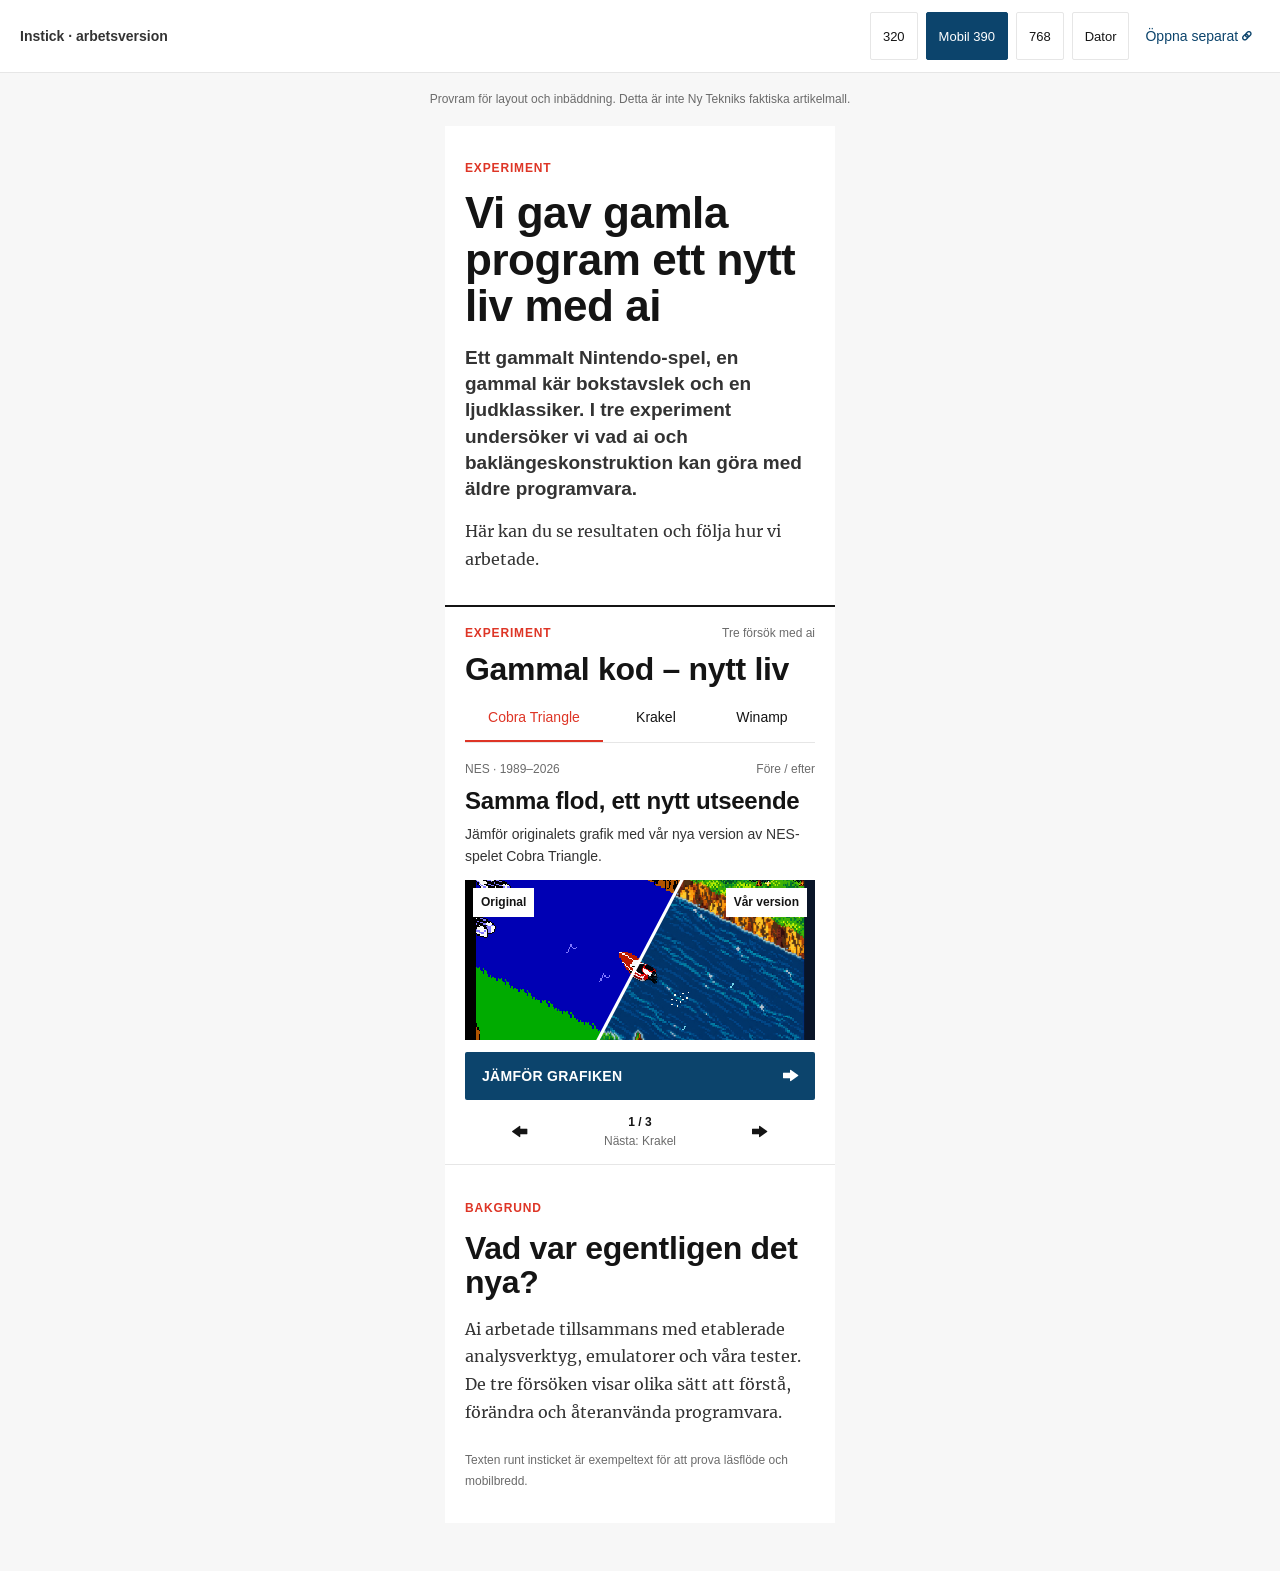
==== preview.html @ 1542b52d "Publicera mobilanpassat retroinstick med bildjämförelse och ljuddemo" ====
<!doctype html><html lang="sv"><head><meta charset="utf-8"><meta name="viewport" content="width=device-width,initial-scale=1"><title>Förhandsvisning – artikelinstick</title><link rel="stylesheet" href="ny-teknik-design-system/styles.css"><link rel="stylesheet" href="preview.css"></head><body>
<header class="review-bar"><strong>Instick · arbetsversion</strong><nav aria-label="Välj visningsbredd"><button data-width="320">320</button><button data-width="390" aria-pressed="true">Mobil 390</button><button data-width="768">768</button><button data-width="800">Dator</button><a href="./">Öppna separat <i class="fi-link" aria-hidden="true"></i></a></nav></header>
<p class="review-caption">Provram för layout och inbäddning. Detta är inte Ny Tekniks faktiska artikelmall.</p>
<div class="article" id="article"><div class="article-copy"><p class="kicker">EXPERIMENT</p><h1>Vi gav gamla program ett nytt liv med ai</h1><p class="preamble">Ett gammalt Nintendo-spel, en gammal kär bokstavslek och en ljudklassiker. I tre experiment undersöker vi vad ai och baklängeskonstruktion kan göra med äldre programvara.</p><p>Här kan du se resultaten och följa hur vi arbetade.</p></div>
<iframe id="retro-frame" src="./?embed=1" title="Tre experiment med gamla program" loading="lazy" scrolling="no"></iframe>
<div class="article-copy after"><p class="kicker">BAKGRUND</p><h2>Vad var egentligen det nya?</h2><p>Ai arbetade tillsammans med etablerade analysverktyg, emulatorer och våra tester. De tre försöken visar olika sätt att förstå, förändra och återanvända programvara.</p><p class="placeholder-note">Texten runt insticket är exempeltext för att prova läsflöde och mobilbredd.</p></div></div>
<script type="module" src="preview.js"></script></body></html>
---- ny-teknik-design-system/styles.css ----
@import url("tokens/fonts.css");
@import url("tokens/colors.css");
@import url("tokens/typography.css");
@import url("tokens/spacing.css");
@import url("tokens/borders.css");
@import url("tokens/motion.css");
@import url("tokens/icons.css");
@import url("tokens/base.css");
---- preview.css ----
*{box-sizing:border-box}
body{background:var(--surface-sunken)}
.review-bar{display:flex;align-items:center;justify-content:space-between;gap:var(--space-4);padding:var(--space-3) var(--gutter);background:var(--surface-page);border-bottom:var(--rule);font-family:var(--font-ui);font-size:var(--type-nav-size);flex-wrap:wrap}
.review-bar nav{display:flex;align-items:center;gap:var(--space-2);flex-wrap:wrap}
.review-bar button{background:transparent;border:var(--rule);border-radius:var(--radius-xs);color:var(--nt-ink);padding:var(--space-3);min-height:var(--space-12);font-family:var(--font-ui);font-size:var(--type-label-size);cursor:pointer;transition:var(--transition-hover)}
.review-bar button[aria-pressed=true]{background:var(--nt-navy);color:var(--text-inverse);border-color:var(--nt-navy)}
.review-bar button:hover{border-color:var(--nt-navy)}
.review-bar a{padding:var(--space-3) var(--space-2)}
.review-caption{max-width:var(--container-max);margin:var(--space-4) auto;padding:0 var(--gutter);font-family:var(--font-ui);font-size:var(--type-meta-size);color:var(--text-muted);text-align:center}
.article{width:min(390px,100%);margin:0 auto var(--space-12);background:var(--surface-page)}
.article-copy{max-width:var(--column-main);margin-inline:auto;padding:var(--space-8) var(--gutter)}
.kicker{font-family:var(--font-ui);font-size:var(--type-kicker-size);font-weight:var(--weight-bold);letter-spacing:var(--type-kicker-ls);color:var(--nt-red);margin:0 0 var(--space-3);text-transform:uppercase}
.article-copy h1{margin:0 0 var(--space-4)}
.preamble{font-family:var(--font-dek);font-weight:var(--weight-bold);font-size:var(--type-dek-size);line-height:var(--type-dek-lh);margin-bottom:var(--space-4)}
.article-copy>p:last-child{margin-bottom:0}
#retro-frame{display:block;width:100%;height:560px;border:none;overflow:hidden}
.after{padding-top:var(--space-8)}
.after h2{margin-bottom:var(--space-4)}
.placeholder-note{font-family:var(--font-ui);font-size:var(--type-meta-size);color:var(--text-muted);margin-top:var(--space-6)}
@media(max-width:480px){.article-copy h1{font-size:var(--type-h2-size);line-height:var(--type-h2-lh)}}
@media(prefers-reduced-motion:reduce){*{scroll-behavior:auto!important;transition:none!important}}
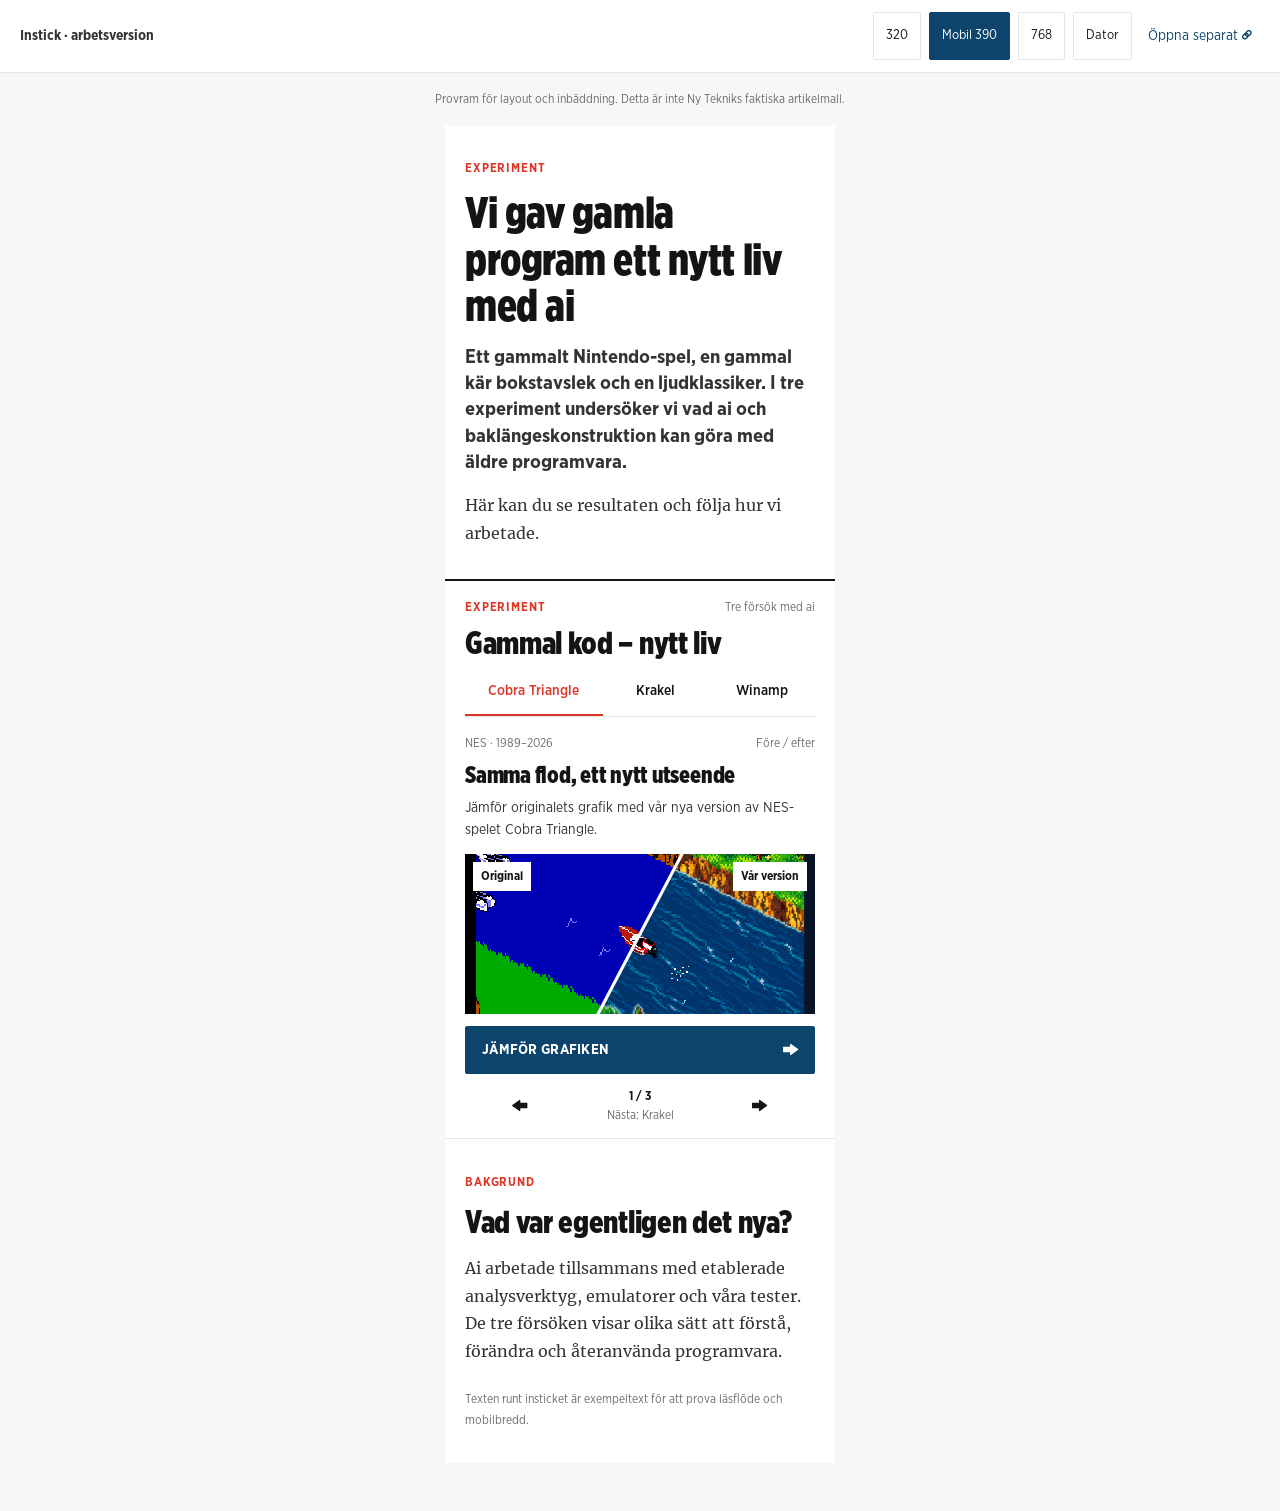
==== commit 1484d945: "Bädda in Ny Tekniks Gotham-typsnitt med uttryckliga vikter enligt önskemål" ====
--- a/preview.html
+++ b/preview.html
@@ -1,4 +1,4 @@
-<!doctype html><html lang="sv"><head><meta charset="utf-8"><meta name="viewport" content="width=device-width,initial-scale=1"><title>Förhandsvisning – artikelinstick</title><link rel="stylesheet" href="ny-teknik-design-system/styles.css"><link rel="stylesheet" href="preview.css"></head><body>
+<!doctype html><html lang="sv"><head><meta charset="utf-8"><meta name="viewport" content="width=device-width,initial-scale=1"><title>Förhandsvisning – artikelinstick</title><link rel="stylesheet" href="ny-teknik-design-system/styles.css?v=20261023-gotham1"><link rel="stylesheet" href="preview.css"></head><body>
 <header class="review-bar"><strong>Instick · arbetsversion</strong><nav aria-label="Välj visningsbredd"><button data-width="320">320</button><button data-width="390" aria-pressed="true">Mobil 390</button><button data-width="768">768</button><button data-width="800">Dator</button><a href="./">Öppna separat <i class="fi-link" aria-hidden="true"></i></a></nav></header>
 <p class="review-caption">Provram för layout och inbäddning. Detta är inte Ny Tekniks faktiska artikelmall.</p>
 <div class="article" id="article"><div class="article-copy"><p class="kicker">EXPERIMENT</p><h1>Vi gav gamla program ett nytt liv med ai</h1><p class="preamble">Ett gammalt Nintendo-spel, en gammal kär bokstavslek och en ljudklassiker. I tre experiment undersöker vi vad ai och baklängeskonstruktion kan göra med äldre programvara.</p><p>Här kan du se resultaten och följa hur vi arbetade.</p></div>
--- a/ny-teknik-design-system/styles.css
+++ b/ny-teknik-design-system/styles.css
@@ -1,6 +1,6 @@
-@import url("tokens/fonts.css");
+@import url("tokens/fonts.css?v=20261023-gotham1");
 @import url("tokens/colors.css");
-@import url("tokens/typography.css");
+@import url("tokens/typography.css?v=20261023-gotham1");
 @import url("tokens/spacing.css");
 @import url("tokens/borders.css");
 @import url("tokens/motion.css");
